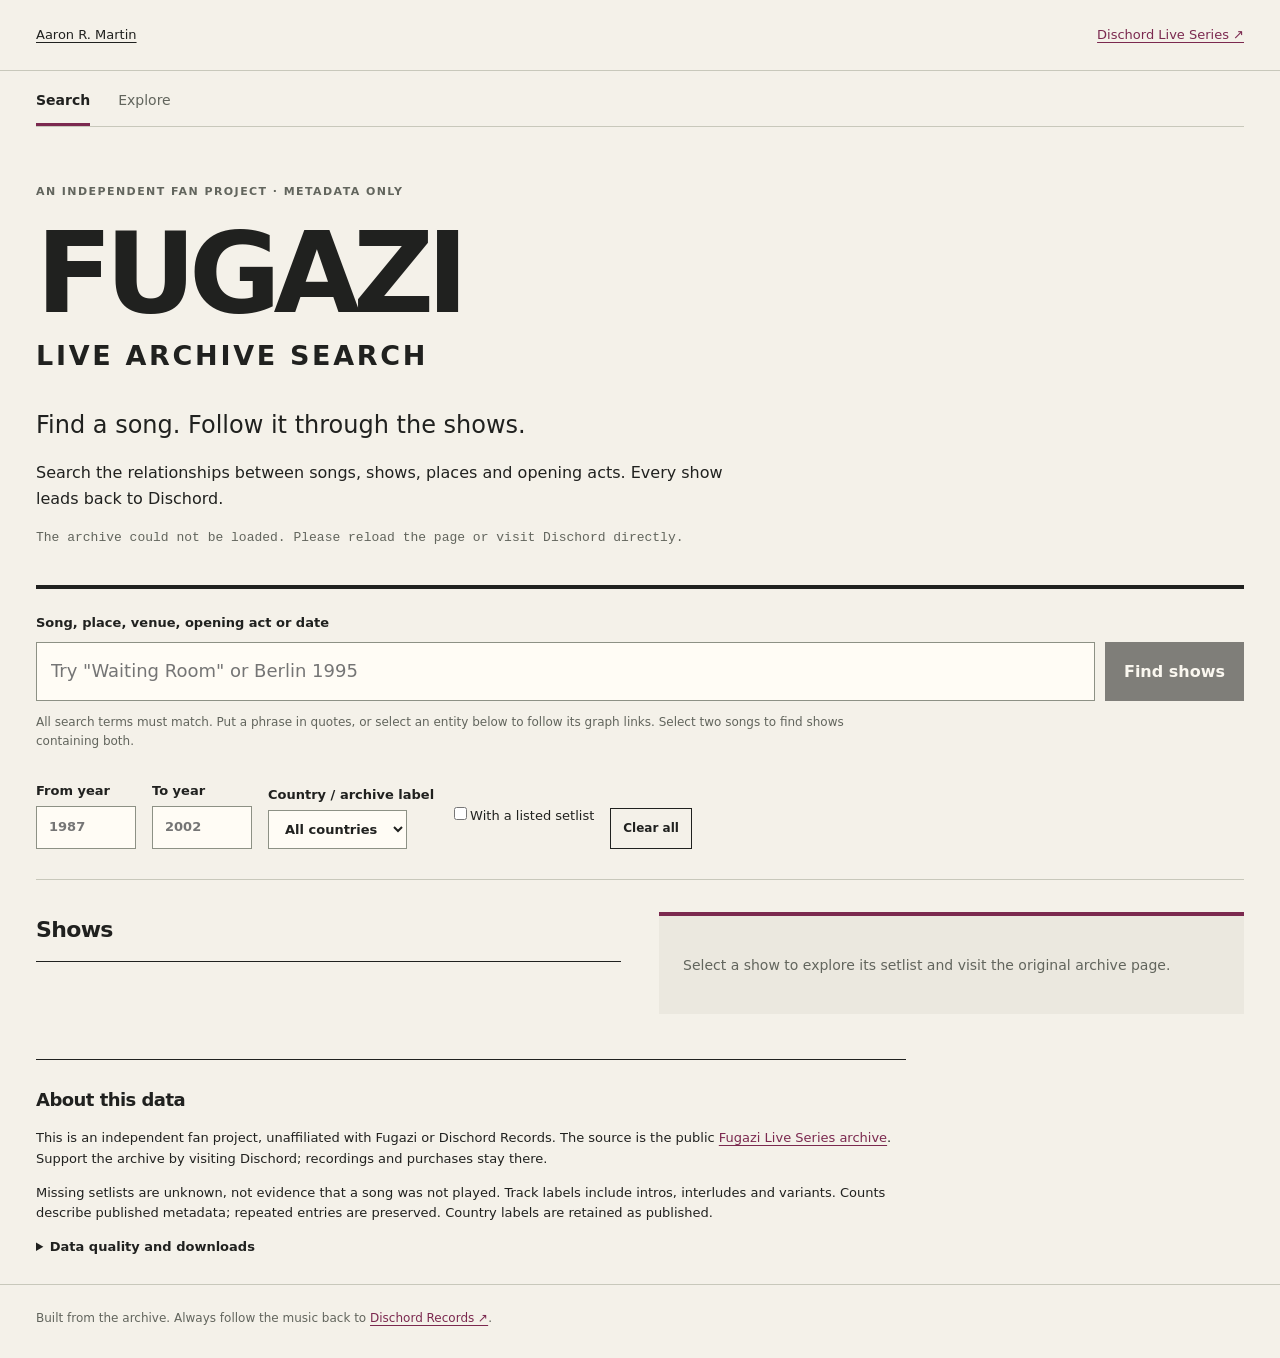
==== web/index.html @ 0bf4e32a "changes to the website" ====
<!doctype html>
<html lang="en">
<head>
  <meta charset="utf-8">
  <meta name="viewport" content="width=device-width, initial-scale=1">
  <meta name="description" content="Find Fugazi shows through songs, places, dates and opening acts. Explore published setlists and visit the original Dischord Live Series pages.">
  <title>Fugazi / Live archive search</title>
  <link rel="stylesheet" href="style.css">
  <link rel="stylesheet" href="explore.css">
  <script type="module" src="app.mjs"></script>
</head>
<body>
  <a class="skip" href="#results">Skip to shows</a>
  <header><a class="home" href="/">Aaron R. Martin</a><a href="https://dischord.com/fugazi_live_series">Dischord Live Series ↗</a></header>
  <main>
    <nav class="archive-nav" aria-label="Archive views"><a href="index.html" aria-current="page">Search</a><a href="explore.html">Explore</a></nav>
    <section class="intro"><p class="eyebrow">An independent fan project · Metadata only</p>
      <h1>FUGAZI<span>LIVE ARCHIVE SEARCH</span></h1>
      <p class="lede">Find a song. Follow it through the shows.</p>
      <p>Search the relationships between songs, shows, places and opening acts. Every show leads back to Dischord.</p>
      <p id="summary" class="summary" role="status">Loading the archive…</p>
    </section>
    <section aria-label="Search the archive" class="search-panel">
      <form id="search-form"><label for="query">Song, place, venue, opening act or date</label>
        <div class="search-row"><input id="query" type="search" placeholder='Try "Waiting Room" or Berlin 1995' autocomplete="off" disabled><button id="search-button" disabled>Find shows</button></div>
      </form>
      <p class="hint">All search terms must match. Put a phrase in quotes, or select an entity below to follow its graph links. Select two songs to find shows containing both.</p>
      <div id="suggestions" class="suggestions" aria-label="Matching graph entities"></div>
      <div id="selected" class="selected" aria-label="Selected entities"></div>
      <div class="filters"><label>From year<input id="from" type="number" min="1987" max="2002" placeholder="1987"></label><label>To year<input id="to" type="number" min="1987" max="2002" placeholder="2002"></label><label>Country / archive label<select id="country"><option value="">All countries</option></select></label><label class="check"><input id="setlists-only" type="checkbox">With a listed setlist</label><button id="reset" type="button" class="quiet">Clear all</button></div>
      <p id="filter-error" role="alert"></p>
    </section>
    <div class="workspace"><section id="results" aria-label="Matching shows" tabindex="-1"><div class="section-heading"><h2>Shows</h2><span id="result-count" role="status" aria-live="polite"></span></div><div id="show-list"></div><button id="more" hidden>Show more</button></section>
      <aside id="detail" aria-label="Show details"><p class="empty">Select a show to explore its setlist and visit the original archive page.</p></aside></div>
    <section class="notes"><h2>About this data</h2><p>This is an independent fan project, unaffiliated with Fugazi or Dischord Records. The source is the public <a href="https://dischord.com/fugazi_live_series">Fugazi Live Series archive</a>. Support the archive by visiting Dischord; recordings and purchases stay there.</p>
      <p>Missing setlists are unknown, not evidence that a song was not played. Track labels include intros, interludes and variants. Counts describe published metadata; repeated entries are preserved. Country labels are retained as published.</p>
      <details><summary>Data quality and downloads</summary><div id="quality"></div><p><a href="data.json" download>Download graph JSON</a> · <a href="manifest.json">Export manifest</a> · <a href="https://github.com/AaronMartin78/Fugazi_Live">Source and schema</a></p><p>No audio, images or samples are collected. Search runs locally in your browser using the graph; no LLMs or query service.</p></details>
    </section>
  </main>
  <footer>Built from the archive. Always follow the music back to <a href="https://dischord.com/">Dischord Records ↗</a>.</footer>
</body>
</html>
---- web/style.css ----
:root{color-scheme:light;--paper:#f4f1e9;--ink:#20211f;--muted:#62655d;--line:#c8c8bb;--accent:#7b294f;--white:#fffcf5}*{box-sizing:border-box}body{margin:0;background:var(--paper);color:var(--ink);font:16px/1.6 system-ui,-apple-system,"Segoe UI",sans-serif}a{color:var(--accent);text-underline-offset:3px}button,input,select{font:inherit}button{cursor:pointer}button:disabled{cursor:wait;opacity:.55}button:focus-visible,a:focus-visible,input:focus-visible,select:focus-visible,summary:focus-visible{outline:3px solid var(--accent);outline-offset:3px}header,main,footer{max-width:1280px;margin:auto;padding:0 36px}header{display:flex;justify-content:space-between;gap:20px;padding-top:25px;padding-bottom:24px;border-bottom:1px solid var(--line);font-size:13px}.home{color:var(--ink)}.intro{padding:45px 0 25px;max-width:850px}.eyebrow{text-transform:uppercase;letter-spacing:.13em;font-size:11px;font-weight:700;color:var(--muted)}h1{font-size:clamp(58px,10vw,112px);letter-spacing:-.065em;line-height:.9;margin:22px 0 30px;font-weight:900}h1 span{display:block;font-size:clamp(17px,3vw,27px);letter-spacing:.1em;line-height:1.5;margin-top:12px}.lede{font-size:24px;margin-bottom:5px}.intro p:not(.lede){max-width:730px}.summary{font:13px/1.5 ui-monospace,monospace;color:var(--muted)}.search-panel{border-top:4px solid var(--ink);padding:24px 0 22px;border-bottom:1px solid var(--line)}label{display:block;font-size:13px;font-weight:650}.search-row{display:flex;gap:10px;margin-top:8px}input,select{border:1px solid #8d9185;border-radius:0;background:var(--white);color:var(--ink);padding:10px 12px;min-width:0}#query{flex:1;font-size:18px;padding:14px}button{border:1px solid var(--ink);border-radius:0;background:var(--ink);color:var(--white);padding:10px 18px;font-weight:650}.hint{font-size:12px;color:var(--muted);max-width:850px}.suggestions,.selected{display:flex;flex-wrap:wrap;gap:8px}.suggestions:not(:empty),.selected:not(:empty){margin:12px 0}.entity{font-size:12px;background:transparent;color:var(--ink);padding:5px 9px;border-color:var(--line);text-align:left}.entity small{color:var(--muted);font-weight:400}.selected .entity{background:var(--accent);border-color:var(--accent);color:white}.filters{display:flex;align-items:end;flex-wrap:wrap;gap:16px;margin-top:18px}.filters label input:not([type=checkbox]),.filters select{display:block;margin-top:4px}.filters input[type=number]{width:100px}.check{align-self:center;font-weight:400}.quiet{background:transparent;color:var(--ink);font-size:12px;padding:10px 12px}#filter-error{color:#9a2424;font-size:13px;margin:8px 0 0}.workspace{display:grid;grid-template-columns:minmax(0,1fr) minmax(0,1fr);gap:38px;padding:32px 0 45px}.section-heading{display:flex;align-items:baseline;justify-content:space-between;gap:10px;border-bottom:1px solid var(--ink);padding-bottom:14px}h2{font-size:22px;letter-spacing:-.03em;margin:0}#result-count{font-size:12px;color:var(--muted)}.show{border-bottom:1px solid var(--line);padding:16px 0}.show.active{border-left:4px solid var(--accent);padding-left:12px}.show-title{background:none;border:0;color:var(--ink);padding:0;text-align:left;font-size:16px;font-weight:750}.show-title:hover{text-decoration:underline}.show p{margin:3px 0;font-size:13px;color:var(--muted)}.show a{font-size:12px;font-weight:650}.show .date{font:12px ui-monospace,monospace;color:var(--accent)}#more{margin-top:20px}#detail{align-self:start;position:sticky;top:20px;border-top:4px solid var(--accent);background:#ebe8df;padding:24px;max-height:85vh;overflow:auto}.empty{color:var(--muted);font-size:14px}.source-link{display:inline-block;background:var(--accent);color:white;font-weight:700;text-decoration:none;padding:11px 16px;margin:12px 0}.detail-meta{font-size:14px;color:var(--muted)}.detail-meta p{margin:4px 0}.detail-label{font:12px ui-monospace,monospace;color:var(--accent)}h3{font-size:16px;margin:22px 0 10px}.tracks{list-style:none;padding:0;margin:0}.tracks li{display:flex;gap:12px;border-bottom:1px solid var(--line);padding:7px 0;font-size:14px}.track-number{width:26px;flex-shrink:0;color:var(--muted);font:12px/2 ui-monospace,monospace}.track-button{padding:0;border:0;background:none;text-align:left;color:var(--ink);font-size:14px;font-weight:500}.track-button:hover{color:var(--accent);text-decoration:underline}.album{display:block;font-size:10px;color:var(--muted)}.warning{font-size:12px;border-left:3px solid var(--accent);padding-left:12px}.notes{border-top:1px solid var(--ink);padding:26px 0;font-size:13px;max-width:870px}.notes h2{font-size:18px}.notes summary{cursor:pointer;font-weight:700}footer{font-size:12px;color:var(--muted);padding-top:24px;padding-bottom:30px;border-top:1px solid var(--line)}.skip{position:absolute;top:-100px}.skip:focus{top:8px;left:8px;background:white;padding:10px;z-index:10}@media(max-width:760px){header,main,footer{padding-left:20px;padding-right:20px}.intro{padding-top:30px}.lede{font-size:20px}.workspace{grid-template-columns:1fr;gap:24px}#detail{position:static;max-height:none;grid-row:1}.search-row{flex-direction:column}.filters{gap:12px}.filters select{max-width:220px}header{font-size:11px}.source-link{width:100%;text-align:center}}
---- web/explore.css ----
.archive-nav{display:flex;gap:28px;border-bottom:1px solid var(--line);padding:18px 0 0;font-size:14px}.archive-nav a{display:block;color:var(--muted);text-decoration:none;padding-bottom:12px;border-bottom:3px solid transparent}.archive-nav a[aria-current=page]{color:var(--ink);border-color:var(--accent);font-weight:750}.explore-intro{padding-top:38px;padding-bottom:28px}.explore-intro h1{font-size:clamp(64px,10vw,106px)}.scope{border-top:4px solid var(--ink);border-bottom:1px solid var(--line);padding:22px 0 26px}.scope .eyebrow{margin:0}.scope p{margin:6px 0}.scope .filters{margin-top:20px}#scope-summary{font-size:14px;color:var(--muted)}#scope-error{color:#9a2424;font-size:13px}.chapter-nav{display:flex;gap:32px;flex-wrap:wrap;padding:22px 0;font-size:12px}.chapter-nav a{color:var(--ink)}.chapter{padding:45px 0 60px;border-top:1px solid var(--ink);scroll-margin-top:20px}.chapter-heading{max-width:730px;margin-bottom:28px}.chapter-heading h2{font-size:clamp(29px,4vw,42px);line-height:1.15;letter-spacing:-.04em}.chapter-heading p:last-child{font-size:15px;color:var(--muted)}.insight{font-size:19px;max-width:800px;margin:0 0 25px}.caption{font-size:12px;line-height:1.6;color:var(--muted)}.song-row{display:grid;grid-template-columns:28px minmax(170px,240px) minmax(60px,1fr) 52px;gap:12px;align-items:center;width:100%;padding:7px 0;border:0;border-bottom:1px solid #dcdacf;color:var(--ink);background:none;font-size:14px;font-weight:500;text-align:left;min-height:36px}.song-row:hover,.song-row[aria-pressed=true]{background:#e8e3d8}.rank{font:11px ui-monospace,monospace;color:var(--muted)}.bar-track{height:15px;display:block}.bar{height:100%;display:block;background:var(--accent);min-width:2px}.bar-count{font:12px ui-monospace,monospace;text-align:right}.selection{background:#ebe8df;border-left:4px solid var(--accent);margin-top:24px;padding:20px 24px}.selection h3{margin:0 0 8px;font-size:20px}.selection p{font-size:13px}.selection .show-links{list-style:none;padding:0;margin:12px 0}.show-links li{display:flex;justify-content:space-between;gap:12px;font-size:12px;padding:8px 0;border-top:1px solid var(--line)}.selection .all-shows{display:inline-block;font-size:13px;font-weight:700}.map-tools{display:flex;align-items:center;justify-content:space-between;gap:20px;margin:0 0 20px}.map-tools label{display:flex;align-items:center;gap:12px;flex-shrink:0}.map-tools select{padding:7px 10px;font-size:12px}.map-frame{background:#e6e8e2;border:1px solid #ccd0c4;overflow:hidden}.map-frame svg{display:block;width:100%;height:auto}.land{fill:#faf7ef;stroke:#c7cbbf;stroke-width:.65;stroke-linejoin:round}.graticule{stroke:#d1d5c9;stroke-width:.5}.city-dot{fill:var(--accent);fill-opacity:.65;stroke:#fffaf0;stroke-width:1;cursor:pointer}.city-dot:hover,.city-dot:focus{fill-opacity:1;stroke:var(--ink);stroke-width:2;outline:none}.city-list,.act-list{display:flex;flex-wrap:wrap;gap:6px;margin-top:16px}.city-list button,.act-list button{background:transparent;color:var(--ink);border:1px solid var(--line);padding:5px 9px;font-size:11px;font-weight:500}.city-list button:hover,.act-list button:hover,.act-list button[aria-pressed=true]{border-color:var(--accent);color:var(--accent);background:#ebe3e6}.unmapped{font-size:12px;margin-top:20px;color:var(--muted)}.unmapped summary{cursor:pointer;font-weight:650}.unmapped a{display:inline-block;margin:4px 12px 4px 0}.network-frame{border-top:1px solid var(--line);border-bottom:1px solid var(--line);background:#efede5;overflow:hidden}.network-frame svg{display:block;width:100%;height:auto;min-height:320px}.network-link{stroke:var(--accent);stroke-opacity:.2}.network-node{cursor:pointer}.network-node circle{fill:var(--accent);fill-opacity:.82;stroke:var(--paper);stroke-width:2}.network-node text{fill:var(--ink);font-size:11px;font-weight:650;paint-order:stroke;stroke:var(--paper);stroke-width:4px;stroke-linejoin:round}.network-node:hover circle,.network-node:focus circle{fill:var(--ink);outline:none}.network-node:focus{outline:none}.network-frame.has-selection .network-node{opacity:.18}.network-frame.has-selection .network-node.connected{opacity:1}.network-frame.has-selection .network-link{stroke-opacity:.05}.network-frame.has-selection .network-link.connected{stroke-opacity:.65}.pair-links button{background:none;border:0;border-bottom:1px solid var(--line);display:block;color:var(--accent);font-size:12px;padding:7px 0;text-align:left}.empty-chart{padding:35px 0;color:var(--muted);font-size:14px}@media(max-width:700px){.chapter{padding:32px 0 40px}.chapter-nav{gap:18px}.song-row{grid-template-columns:20px minmax(110px,40%) minmax(35px,1fr) 32px;gap:8px;font-size:12px}.bar-track{height:12px}.map-tools{align-items:start;flex-direction:column;gap:10px}.map-tools label{font-size:12px}.selection{padding:16px}.show-links li{flex-direction:column;gap:3px}.network-frame{overflow:auto}.network-frame svg{min-width:650px}.map-frame svg{min-height:210px}.city-list button,.act-list button{font-size:11px;padding:7px 9px}.explore-intro .lede{font-size:19px}}
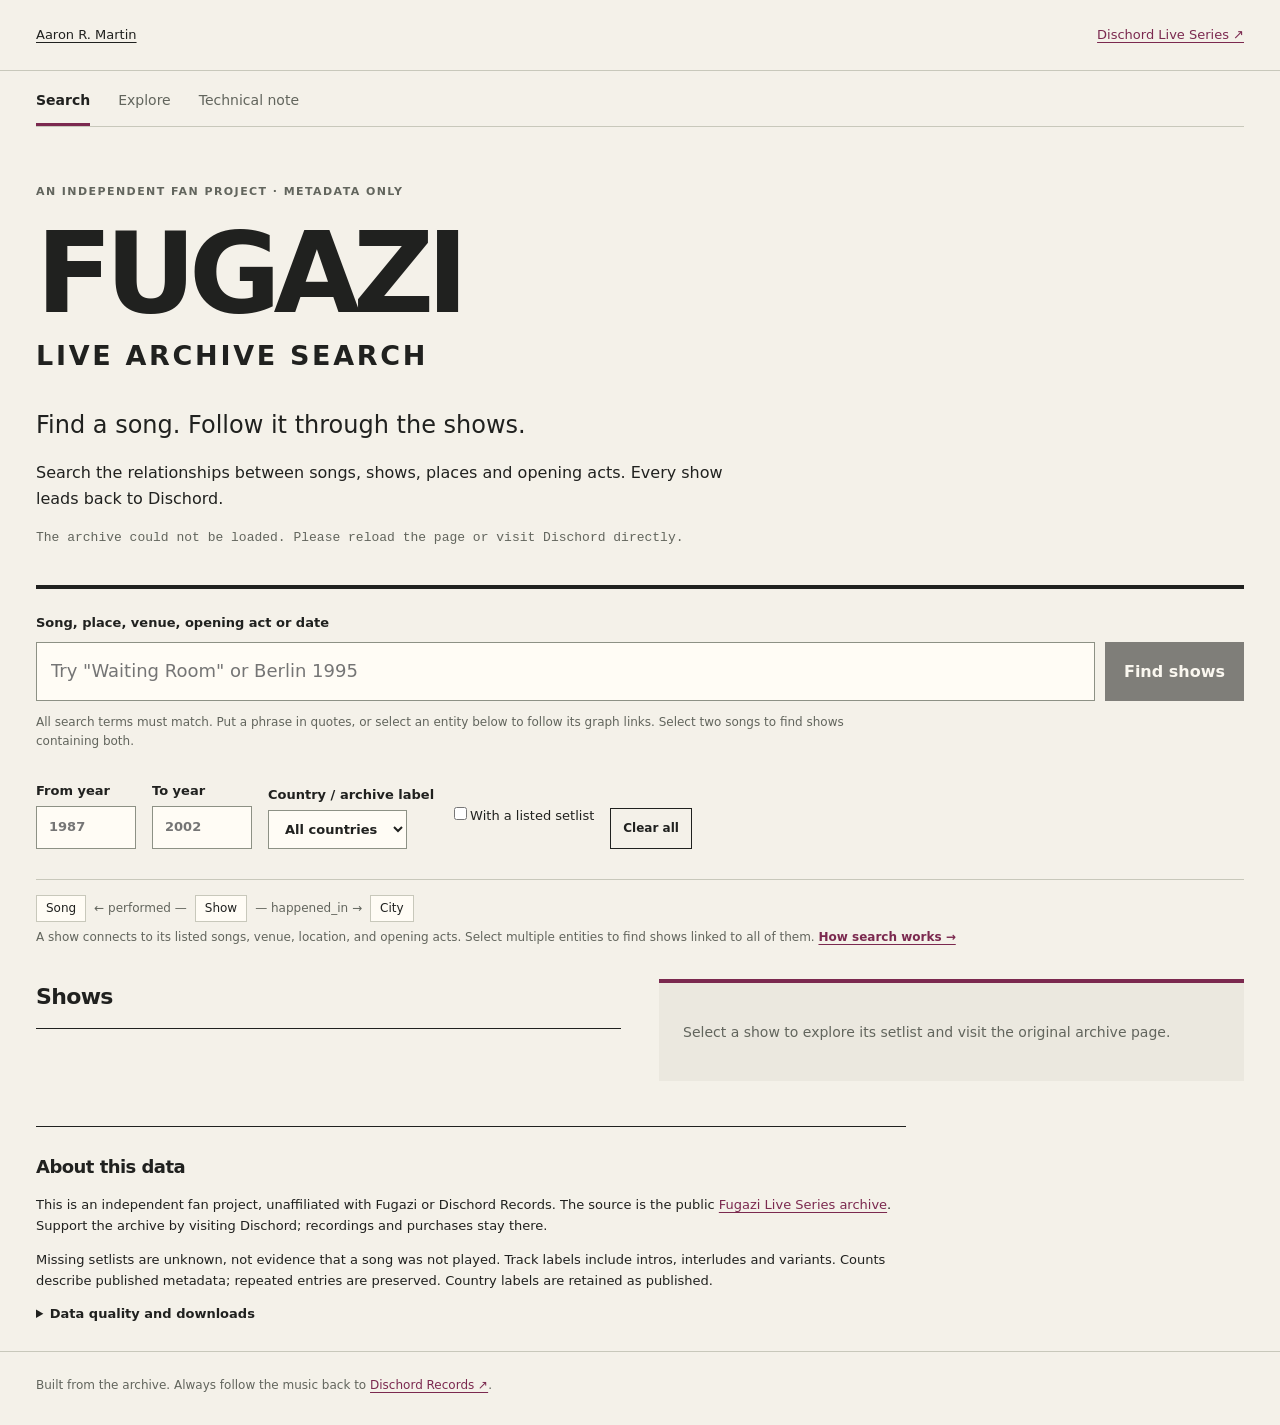
==== commit f13b69eb: "Document the live project and improve setlist navigation" ====
--- a/web/index.html
+++ b/web/index.html
@@ -7,13 +7,14 @@
   <title>Fugazi / Live archive search</title>
   <link rel="stylesheet" href="style.css">
   <link rel="stylesheet" href="explore.css">
-  <script type="module" src="app.mjs"></script>
+  <link rel="stylesheet" href="search-ui.css">
+  <script type="module" src="app.mjs?v=show-links-1"></script>
 </head>
 <body>
   <a class="skip" href="#results">Skip to shows</a>
   <header><a class="home" href="/">Aaron R. Martin</a><a href="https://dischord.com/fugazi_live_series">Dischord Live Series ↗</a></header>
   <main>
-    <nav class="archive-nav" aria-label="Archive views"><a href="index.html" aria-current="page">Search</a><a href="explore.html">Explore</a></nav>
+    <nav class="archive-nav" aria-label="Archive views"><a href="index.html" aria-current="page">Search</a><a href="explore.html">Explore</a><a href="technical.html">Technical note</a></nav>
     <section class="intro"><p class="eyebrow">An independent fan project · Metadata only</p>
       <h1>FUGAZI<span>LIVE ARCHIVE SEARCH</span></h1>
       <p class="lede">Find a song. Follow it through the shows.</p>
@@ -30,6 +31,7 @@
       <div class="filters"><label>From year<input id="from" type="number" min="1987" max="2002" placeholder="1987"></label><label>To year<input id="to" type="number" min="1987" max="2002" placeholder="2002"></label><label>Country / archive label<select id="country"><option value="">All countries</option></select></label><label class="check"><input id="setlists-only" type="checkbox">With a listed setlist</label><button id="reset" type="button" class="quiet">Clear all</button></div>
       <p id="filter-error" role="alert"></p>
     </section>
+    <div class="graph-hint"><div class="connections" aria-label="Example graph: a show links to songs and cities"><span>Song</span> ← performed — <span>Show</span> — happened_in → <span>City</span></div><p>A show connects to its listed songs, venue, location, and opening acts. Select multiple entities to find shows linked to all of them. <a href="technical.html#search">How search works →</a></p></div>
     <div class="workspace"><section id="results" aria-label="Matching shows" tabindex="-1"><div class="section-heading"><h2>Shows</h2><span id="result-count" role="status" aria-live="polite"></span></div><div id="show-list"></div><button id="more" hidden>Show more</button></section>
       <aside id="detail" aria-label="Show details"><p class="empty">Select a show to explore its setlist and visit the original archive page.</p></aside></div>
     <section class="notes"><h2>About this data</h2><p>This is an independent fan project, unaffiliated with Fugazi or Dischord Records. The source is the public <a href="https://dischord.com/fugazi_live_series">Fugazi Live Series archive</a>. Support the archive by visiting Dischord; recordings and purchases stay there.</p>
--- a/web/search-ui.css
+++ b/web/search-ui.css
@@ -0,0 +1 @@
+.show{cursor:pointer;transition:background-color .15s}.show:hover,.show:focus-within{background:#e9e5da}.show .date{display:inline-block;margin-bottom:5px;text-decoration:underline;text-underline-offset:3px}.show .show-title{display:block;font-size:16px;text-decoration:none;font-weight:750}.show .show-title:hover{text-decoration:underline}.show-actions{display:flex;align-items:center;flex-wrap:wrap;gap:12px 20px;margin-top:12px}.show .setlist-action{border:1px solid var(--accent);color:var(--accent);padding:6px 12px;text-decoration:none;font-size:12px;font-weight:750}.show .setlist-action:hover{background:var(--accent);color:var(--white)}.detail-actions{display:flex;align-items:center;flex-wrap:wrap;gap:12px;font-size:12px;margin:0 0 16px}#detail{scroll-margin-top:20px;grid-column:2;grid-row:1}#results{grid-column:1;grid-row:1}.graph-hint{padding:15px 0 0;font-size:12px;color:var(--muted)}.graph-hint .connections{display:flex;gap:8px;align-items:center;flex-wrap:wrap;margin:0 0 6px}.connections span{padding:3px 9px;border:1px solid var(--line);color:var(--ink);background:var(--white)}.graph-hint p{margin:0}.graph-hint a{font-weight:650}@media(max-width:760px){.workspace{display:flex;flex-direction:column}#detail{order:-1;position:static;max-height:70vh;overflow:auto}#detail:has(.empty):not(:has(.tracks)){max-height:260px}.show-actions{gap:14px}.detail-actions{justify-content:space-between}}
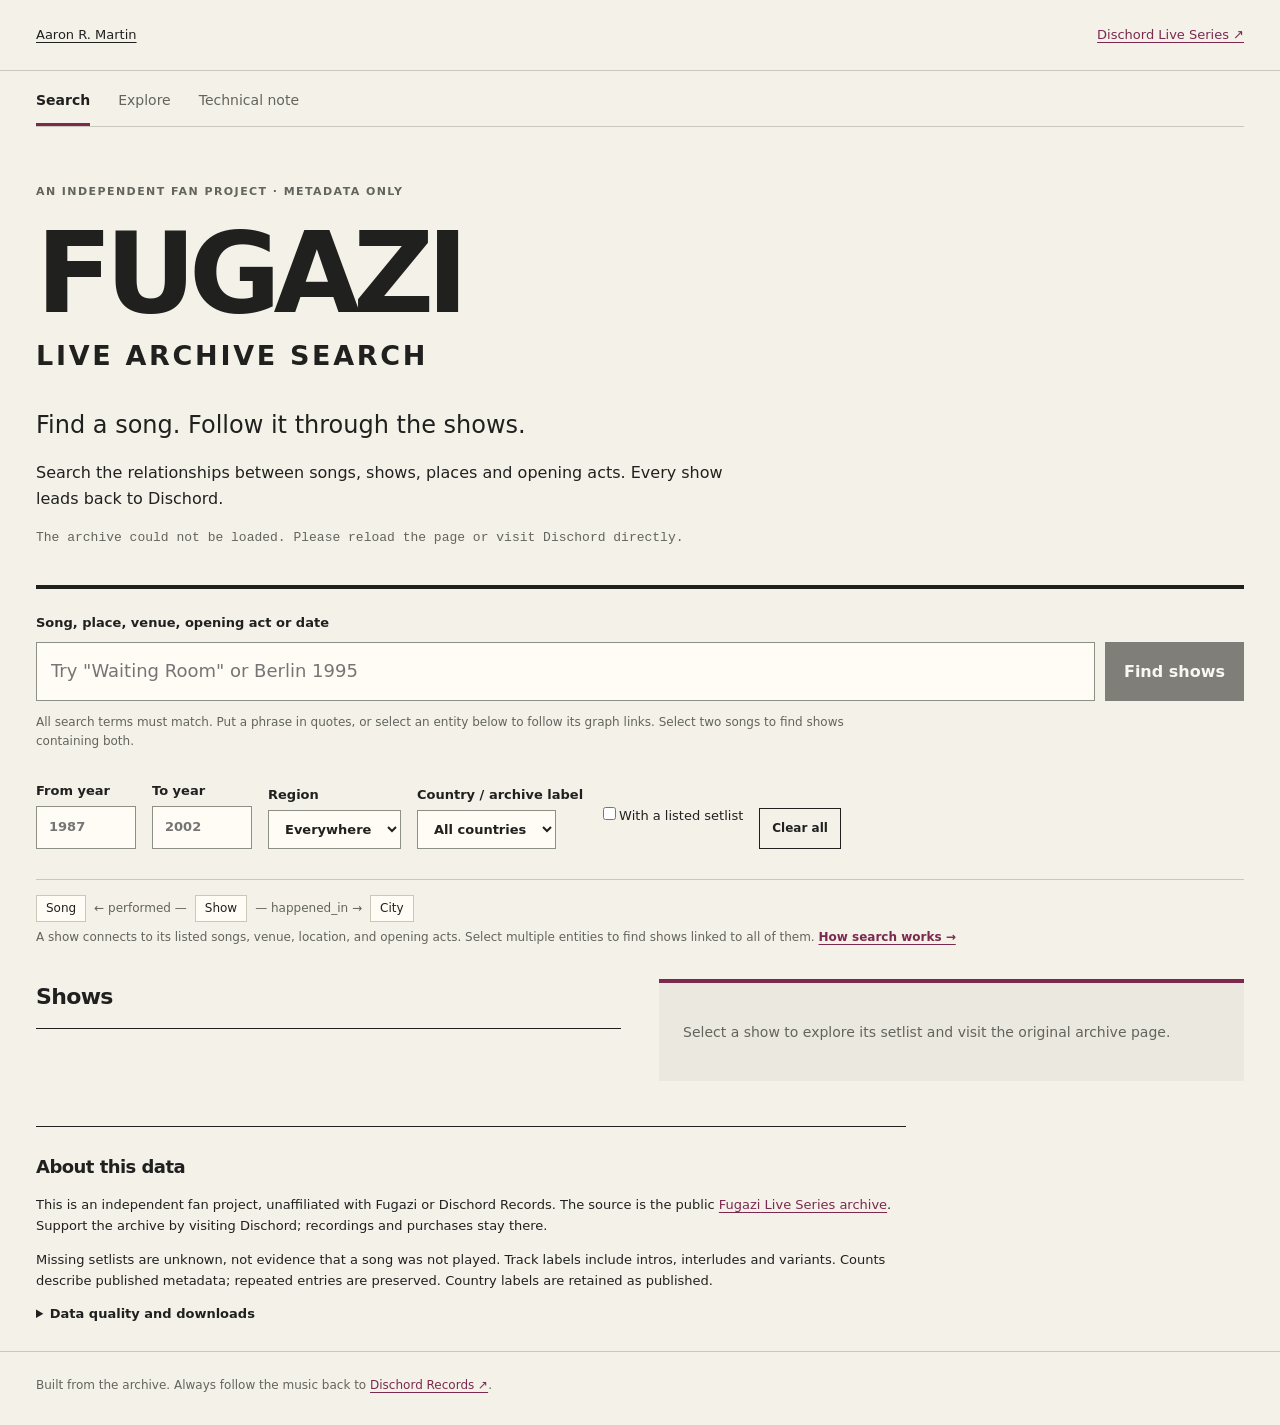
==== commit 88aa891d: "Add regional song rankings and simplify the public technical note" ====
--- a/web/index.html
+++ b/web/index.html
@@ -8,7 +8,7 @@
   <link rel="stylesheet" href="style.css">
   <link rel="stylesheet" href="explore.css">
   <link rel="stylesheet" href="search-ui.css">
-  <script type="module" src="app.mjs?v=show-links-1"></script>
+  <script type="module" src="app.mjs?v=song-regions-1"></script>
 </head>
 <body>
   <a class="skip" href="#results">Skip to shows</a>
@@ -28,7 +28,7 @@
       <p class="hint">All search terms must match. Put a phrase in quotes, or select an entity below to follow its graph links. Select two songs to find shows containing both.</p>
       <div id="suggestions" class="suggestions" aria-label="Matching graph entities"></div>
       <div id="selected" class="selected" aria-label="Selected entities"></div>
-      <div class="filters"><label>From year<input id="from" type="number" min="1987" max="2002" placeholder="1987"></label><label>To year<input id="to" type="number" min="1987" max="2002" placeholder="2002"></label><label>Country / archive label<select id="country"><option value="">All countries</option></select></label><label class="check"><input id="setlists-only" type="checkbox">With a listed setlist</label><button id="reset" type="button" class="quiet">Clear all</button></div>
+      <div class="filters"><label>From year<input id="from" type="number" min="1987" max="2002" placeholder="1987"></label><label>To year<input id="to" type="number" min="1987" max="2002" placeholder="2002"></label><label>Region<select id="search-region"><option value="">Everywhere</option></select></label><label>Country / archive label<select id="country"><option value="">All countries</option></select></label><label class="check"><input id="setlists-only" type="checkbox">With a listed setlist</label><button id="reset" type="button" class="quiet">Clear all</button></div>
       <p id="filter-error" role="alert"></p>
     </section>
     <div class="graph-hint"><div class="connections" aria-label="Example graph: a show links to songs and cities"><span>Song</span> ← performed — <span>Show</span> — happened_in → <span>City</span></div><p>A show connects to its listed songs, venue, location, and opening acts. Select multiple entities to find shows linked to all of them. <a href="technical.html#search">How search works →</a></p></div>
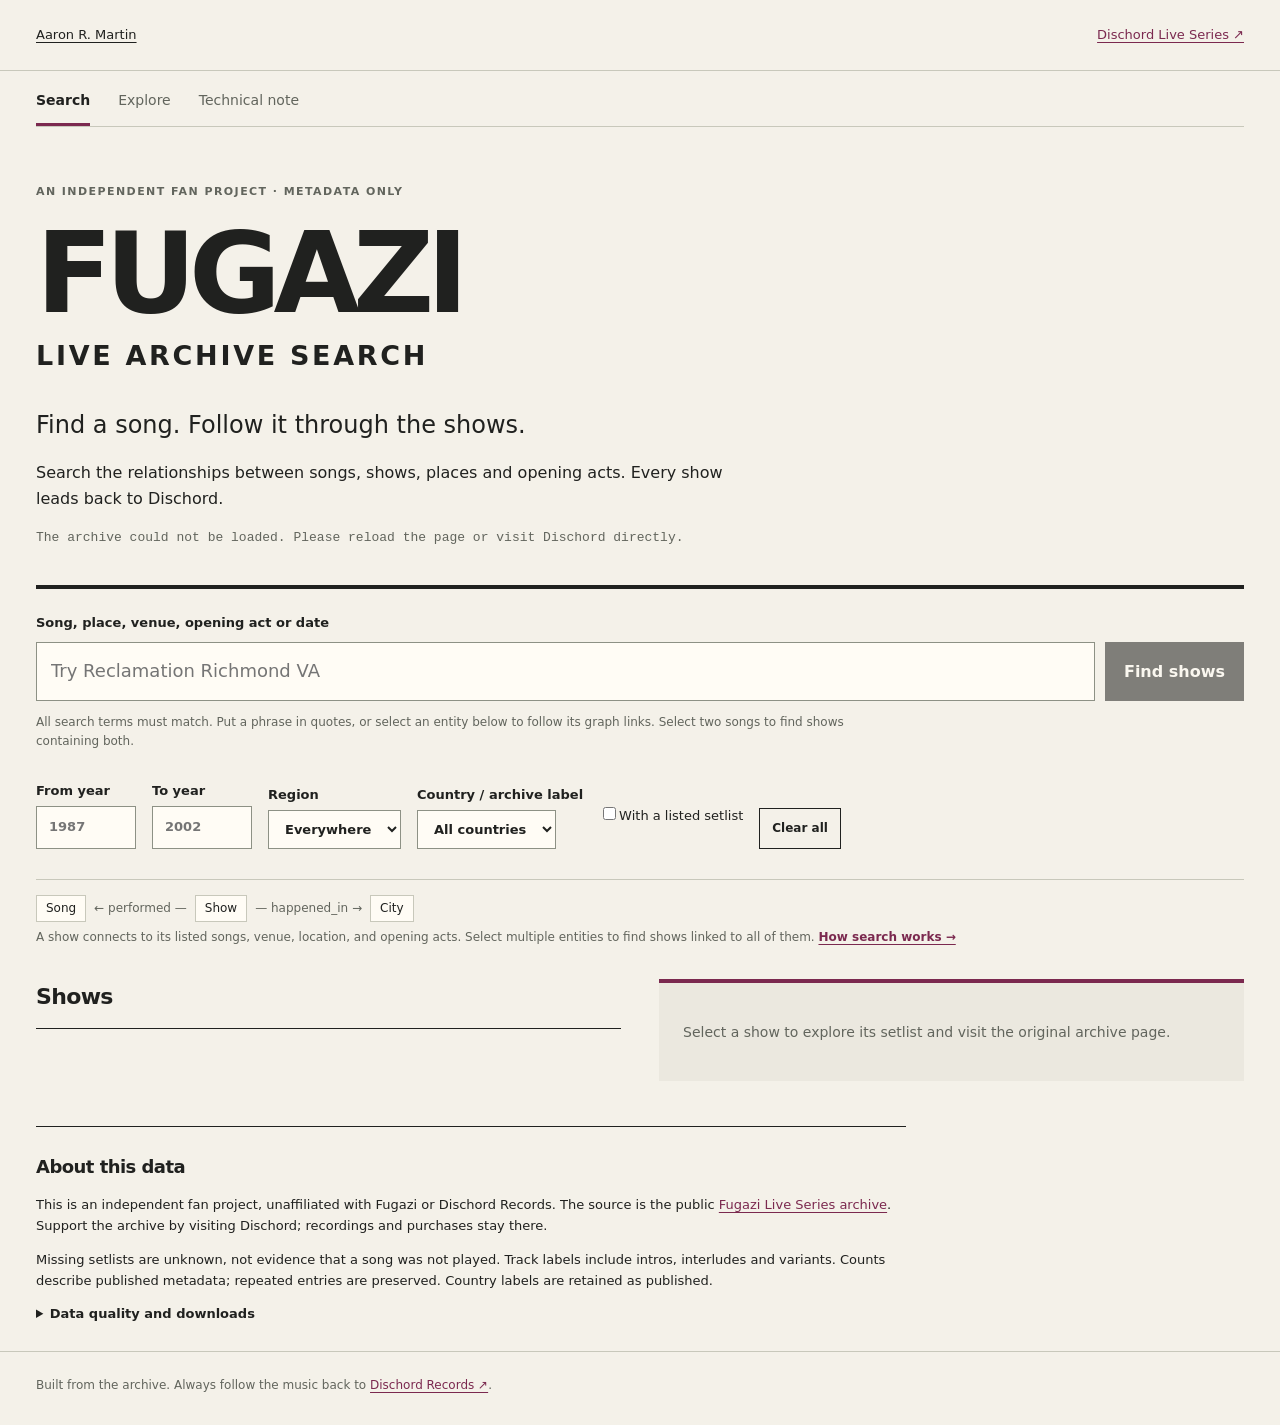
==== commit 4f46e335: "Use Reclamation in Richmond VA as the search example" ====
--- a/web/index.html
+++ b/web/index.html
@@ -23,7 +23,7 @@
     </section>
     <section aria-label="Search the archive" class="search-panel">
       <form id="search-form"><label for="query">Song, place, venue, opening act or date</label>
-        <div class="search-row"><input id="query" type="search" placeholder='Try "Waiting Room" or Berlin 1995' autocomplete="off" disabled><button id="search-button" disabled>Find shows</button></div>
+        <div class="search-row"><input id="query" type="search" placeholder='Try Reclamation Richmond VA' autocomplete="off" disabled><button id="search-button" disabled>Find shows</button></div>
       </form>
       <p class="hint">All search terms must match. Put a phrase in quotes, or select an entity below to follow its graph links. Select two songs to find shows containing both.</p>
       <div id="suggestions" class="suggestions" aria-label="Matching graph entities"></div>
